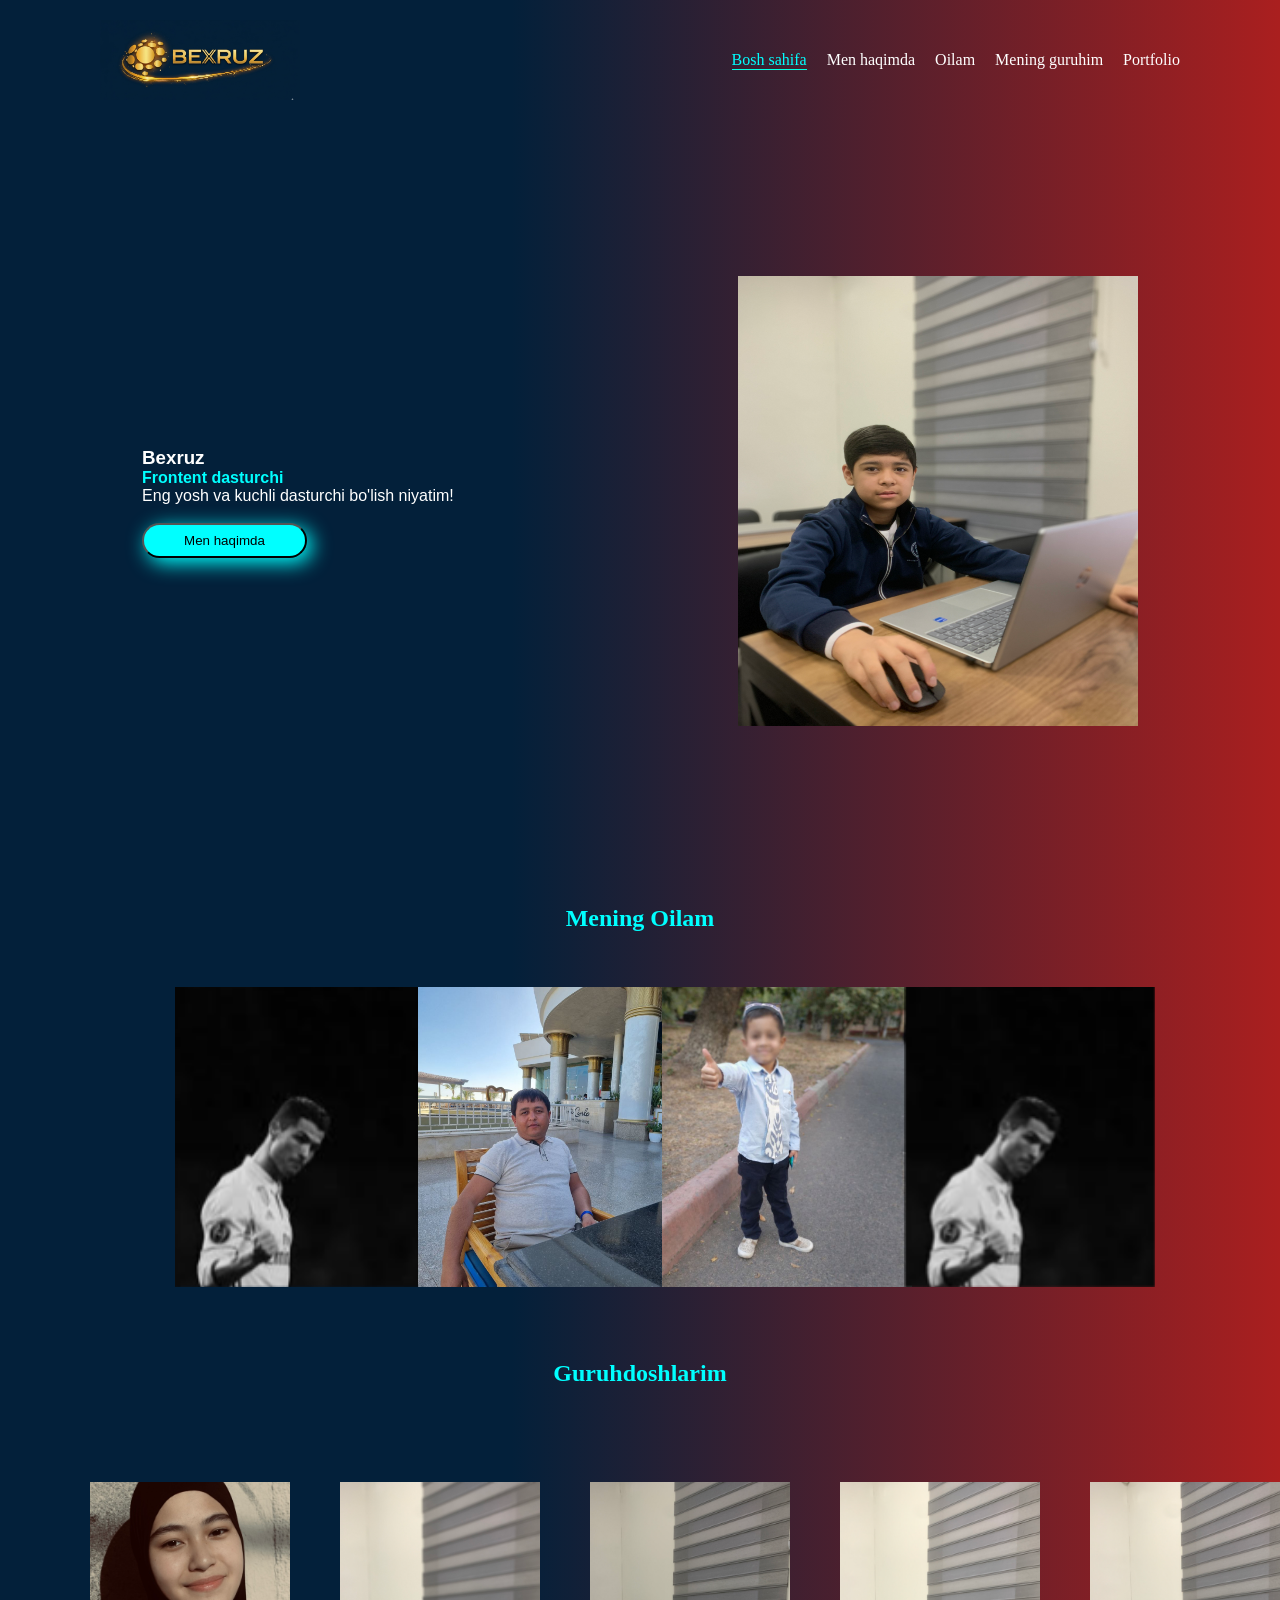
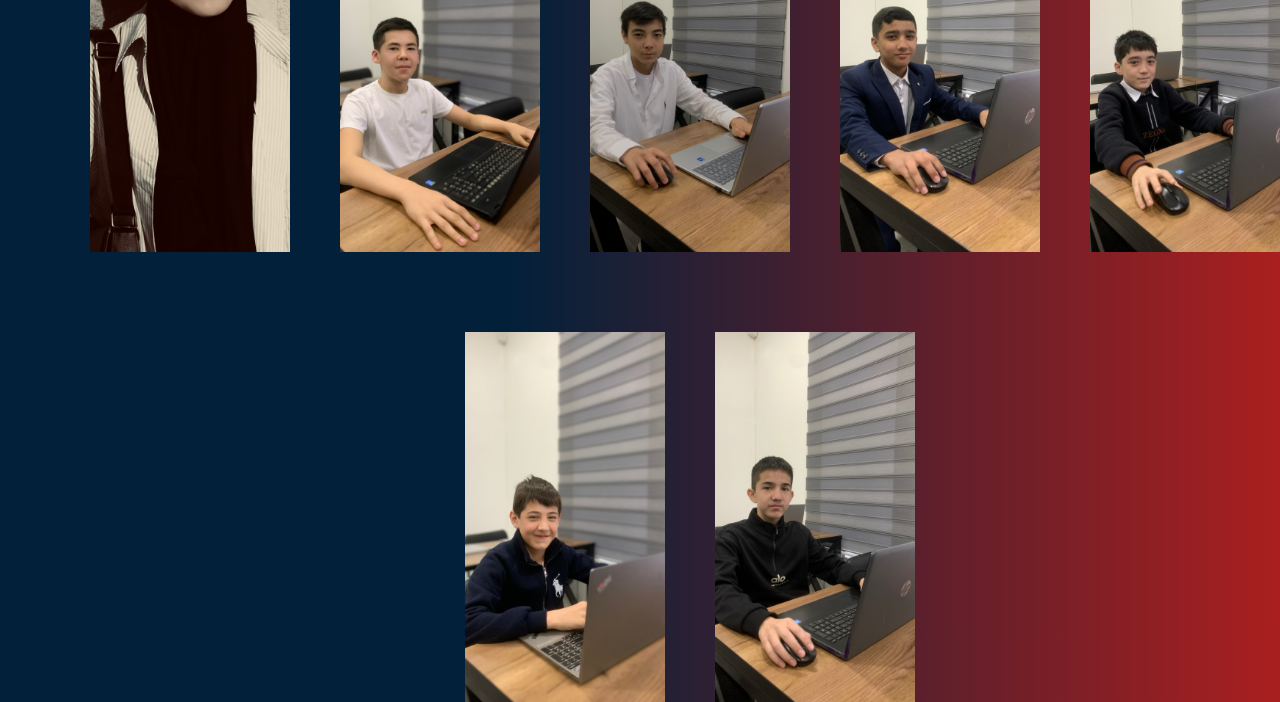
==== index.html @ fd312202 "first commit" ====
<!DOCTYPE html>
<html lang="en">

<head>
    <meta charset="UTF-8">
    <meta name="viewport" content="width=device-width, initial-scale=1.0">
    <title> Bexruz | Contact</title>
    <link rel="stylesheet" href="stely.css">
    <link rel="stylesheet" href="https://unpkg.com/aos@2.3.1/dist/aos.css" />

    
</head>

<body>  
    <header class="header">
        <img class="img" src="./Gemini_Generated_Image_hrvbgthrvbgthrvb (3).png" alt="">
        <nav>
            <ul class="header-list">
                <a class="bitaa" href="#">Bosh sahifa</a>
                <a class="bita" href="#about">Men haqimda</a>
                <a class="bita" href="#family">Oilam</a>
                <a class="bita" href="#guruh">Mening guruhim</a>
                <a class="bita" href="#loyihalarim">Portfolio</a>
            </ul>
        </nav>
    </header>

    <main>
        <section class="hero" id="about">
            <div class="kotta">
                <section>
                    <h1>Bexruz</h1>
                    <h4 class="AQUA">Frontent dasturchi</h4>
                    <p>Eng yosh va kuchli dasturchi bo'lish niyatim!</p>

                    <br>
                    <button class="btn">Men haqimda</button>
                </section>
            
                <section>
                    <img class="ppt" src="./IMG_8260.JPG" alt="">
                </section>
            </div>
        </section>

        <section class="oilam" id="family">
            <h2 class="yop-lop">Mening Oilam</h2>

            <div class="oilam-cards">
                <!-- oyim -->
                <div class="card">
                    <div class="inner">
                        <div class="front">
                            <img class="ppp" src="/Снимок экрана 2026-03-14 201604.png" alt="">
                        </div>
                        
                        <div class="back">
                            <h1 class="poy-yop-rop">Bu mening Oyijonim</h1>
                            <h4 class="section">Oyijonim ning ismlari O'g'iloy yoshilari 35 da</h4>
                        </div>
                    </div>
                </div>

                <!--adam  -->
                <div class="card">
                    <div class="inner">
                        <div class="front">
                            <img class="ppp" src="/photo_2026-03-05_19-15-49.jpg" alt="">
                        </div>
                        
                        <div class="back">
                            <h1 class="poy-yop-rop">Bu mening Adam</h1>
                            <h3 class="section">Adam ning ismlari Zoxid yoshilari 40 da</h3>
                        </div>
                    </div>
                </div>

                <!-- ukam -->
                <div class="card">
                    <div class="inner">
                        <div class="front">
                            <img class="ppp" src="./photo_2026-03-10_11-20-39.jpg" alt="">
                        </div>
                        
                        <div class="back">
                            <h1 class="poy-yop-rop">Bu mening Ukam </h1>
                            <h3 class="section"  data-aos="fade-up"> Ukamni ismi Ibrohim yoshi 6 da</h3>
                        </div>
                    </div>
                </div>

                <!-- ukam -->
                <div class="card">
                    <div class="inner">
                        <div class="front">
                            <img class="ppp" src="/Снимок экрана 2026-03-14 201604.png" alt="">
                        </div>
                        
                        <div class="back">
                            <h1 class="poy-yop-rop">Bu mening Ukam </h1>
                            <h3 class="section"  data-aos="fade-up"> Ukamni ismi Saidkomil yoshi 10 da</h3>
                        </div>
                    </div>
                </div>
            </div>
        </section>

        <section class="potp" id="guruh">
            <h2 class="boy-yob">Guruhdoshlarim</h2>
            <section class="guruh">
                <div class="coverflow">
                    <div class="card left">
                        <img class="bot-tob" src="/IMG_6612.PNG" alt="">
                    </div>
        
                    <div class="card left2">
                        <img class="bot-tob" src="/IMG_8269.JPG" alt="">
                    
                    </div>
        
                    <div class="card center">
                        <img class="bot-tob"  src="/IMG_8261.JPG" alt="">
                    
                    </div>
                
                    <div class="card reght2">
                        <img class="bot-tob"  src="/IMG_8263.JPG" alt="">
            
                    </div>
        
                    <div class="card reght">
                        <img class="bot-tob" src="/IMG_8266.JPG" alt="">
                    
                    </div>
                </div>

                <div class="coverflow">
                    <div class="card reght">
                        <img class="bot-tob" src="./IMG_8268.JPG" alt="">
                    </div>

                     <div class="coverflow">
                    <div class="card reght">
                        <img class="bot-tob" src="./IMG_8264.JPG" alt="">
                    </div>
                </div>
            </section>
        </section>

        <section class="loyihalarim" id="loyihalarim">
            
        </section>
    </main>

<script src="https://unpkg.com/aos@2.3.1/dist/aos.js"></script>

<script>
    AOS.init();
</script>
</body>
</html>
---- stely.css ----
* {
    padding: 0;
    margin: 0;
    box-sizing: border-box;
}

html{
    scroll-behavior: smooth;
}

.header{
    position: sticky;
    top: 0;
    background: linear-gradient(90deg, rgb(3, 32, 58) 40%, rgb(170, 31, 31));   
    z-index: 1000;
}

.header-list {
    display: flex;
    justify-content: end;
    gap: 20px;
}

.kotta {
    height: 85vh;
    display: flex;
    justify-content: space-around;
    align-items: center;
}

h1 {
    font-family: 'Lucida Sans', 'Lucida Sans Regular', 'Lucida Grande', 'Lucida Sans Unicode', Geneva, Verdana, sans-serif;
    color: white;
}


h4 {
    font-family: 'Lucida Sans', 'Lucida Sans Regular', 'Lucida Grande', 'Lucida Sans Unicode', Geneva, Verdana, sans-serif;
    color: white;
}

p {
    font-family: 'Lucida Sans', 'Lucida Sans Regular', 'Lucida Grande', 'Lucida Sans Unicode', Geneva, Verdana, sans-serif;
    color: white;
}

body {
    background: linear-gradient(90deg, rgb(3, 32, 58) 40%, rgb(170, 31, 31));
}

.bita {
    text-decoration: none;
    color: rgb(255, 255, 255);

}

.bitaa {
    text-decoration: none;
    color: aqua;
    border-bottom: 1px solid rgb(0, 255, 225);
}

.AQUA {
    color: aqua;
}

.btn {
    border-radius: 50px;
    padding: 8px 40px;
    background-color: aqua;
    box-shadow: 5px 5px 20px aqua;
}

.img {
    width: 200px;
    height: 80px;
    object-fit: cover;
}

.section {
    color: #ffffff;
}
.ppp {
    object-fit: cover;
    width: 250px;
    height: 300px;
}

.popt-yop {
    color: #f52626f4;
    border-bottom: 1px solid rgb(255, 255, 255);
}

.poy-yop-rop {
    color: aqua;
    margin-bottom: 20px;
}

.header {
    display: flex;
    align-items: center;
    justify-content: space-between;
    padding: 20px 100px;

}

.yop-lop {
    color: aqua;
    text-align: center;
    margin-bottom: 80px;
}

.olp {
    width: 70px;
    height: 60px;
}

.oilam {
    padding: 20px 200px;
}

.oilam-cards {
    display: flex;
    justify-content: space-between;
}

.card {
    width: 400px;
    height: 400px;
    perspective: 1000px;
}

.inner {
    width: 100%;
    height: 100%;
    position: relative;
    transform-style: preserve-3d;
    transition: 0.6s;
}

.card:hover .inner {
    transform: rotateY(180deg);
}

.front,
.back {
    position: absolute;
    width: 200px;
    height: 250px;
    display: flex;
    justify-content: center;
    align-items: center;
    flex-direction: column;
    border-radius: 10px;
    color: white;
    backface-visibility: hidden;
}

.back {
    background-color: rgb(28, 76, 206);
    transform: rotateY(180deg);
    padding: 0px 5px;
}

.ppt {
    width: 400px;
    height: 450px;
}

.potp {
    justify-content: center;
    align-items: center;
    flex-direction: column;
    display: flex;
    margin: 10%;
}

.coverflow {
    display: flex;
    justify-content: center;
    align-items: center;
    border-radius: 15px;
    transition: 0.6s;

}

.card:hover {
    transform: scale(1.2);
    z-index: 10;
}

.cardflow:hover.card {
    transform: rotateY(40deg);
}

.cardflow .card:hover {
    transform: scale(1.2) rotateY(0);
}

.card {
    transition: 0.6s;
    border-radius: 10px;
}

.boy-yob {
    color: aqua;
    margin-bottom: 70px;
}

.bot-tob {
    margin: 25px;
    width: 200px;
    height: 370px;
    object-fit: cover;
    display: flex;
    align-items: center;
}

.guruh {
    display: flex;
    justify-content: center;
    align-items: center;
    flex-direction: column;
    gap: 250px;
}

.coverflow {
    display: flex;
    justify-content: space-between;
    gap: 100px;
    perspective: 1000px;
}

.card {
    width: 150px;
    height: 200px;
    border-radius: 10px;
    transition: 0.4s;
}

.card:hover {
    transform: scale(1.2);
    z-index: 10;
}

.coverflow:hover .card {
    transform: rotateY(40deg);

}

.coverflow .card:hover {
    transform: scale(1.2) rotateY(0);
}
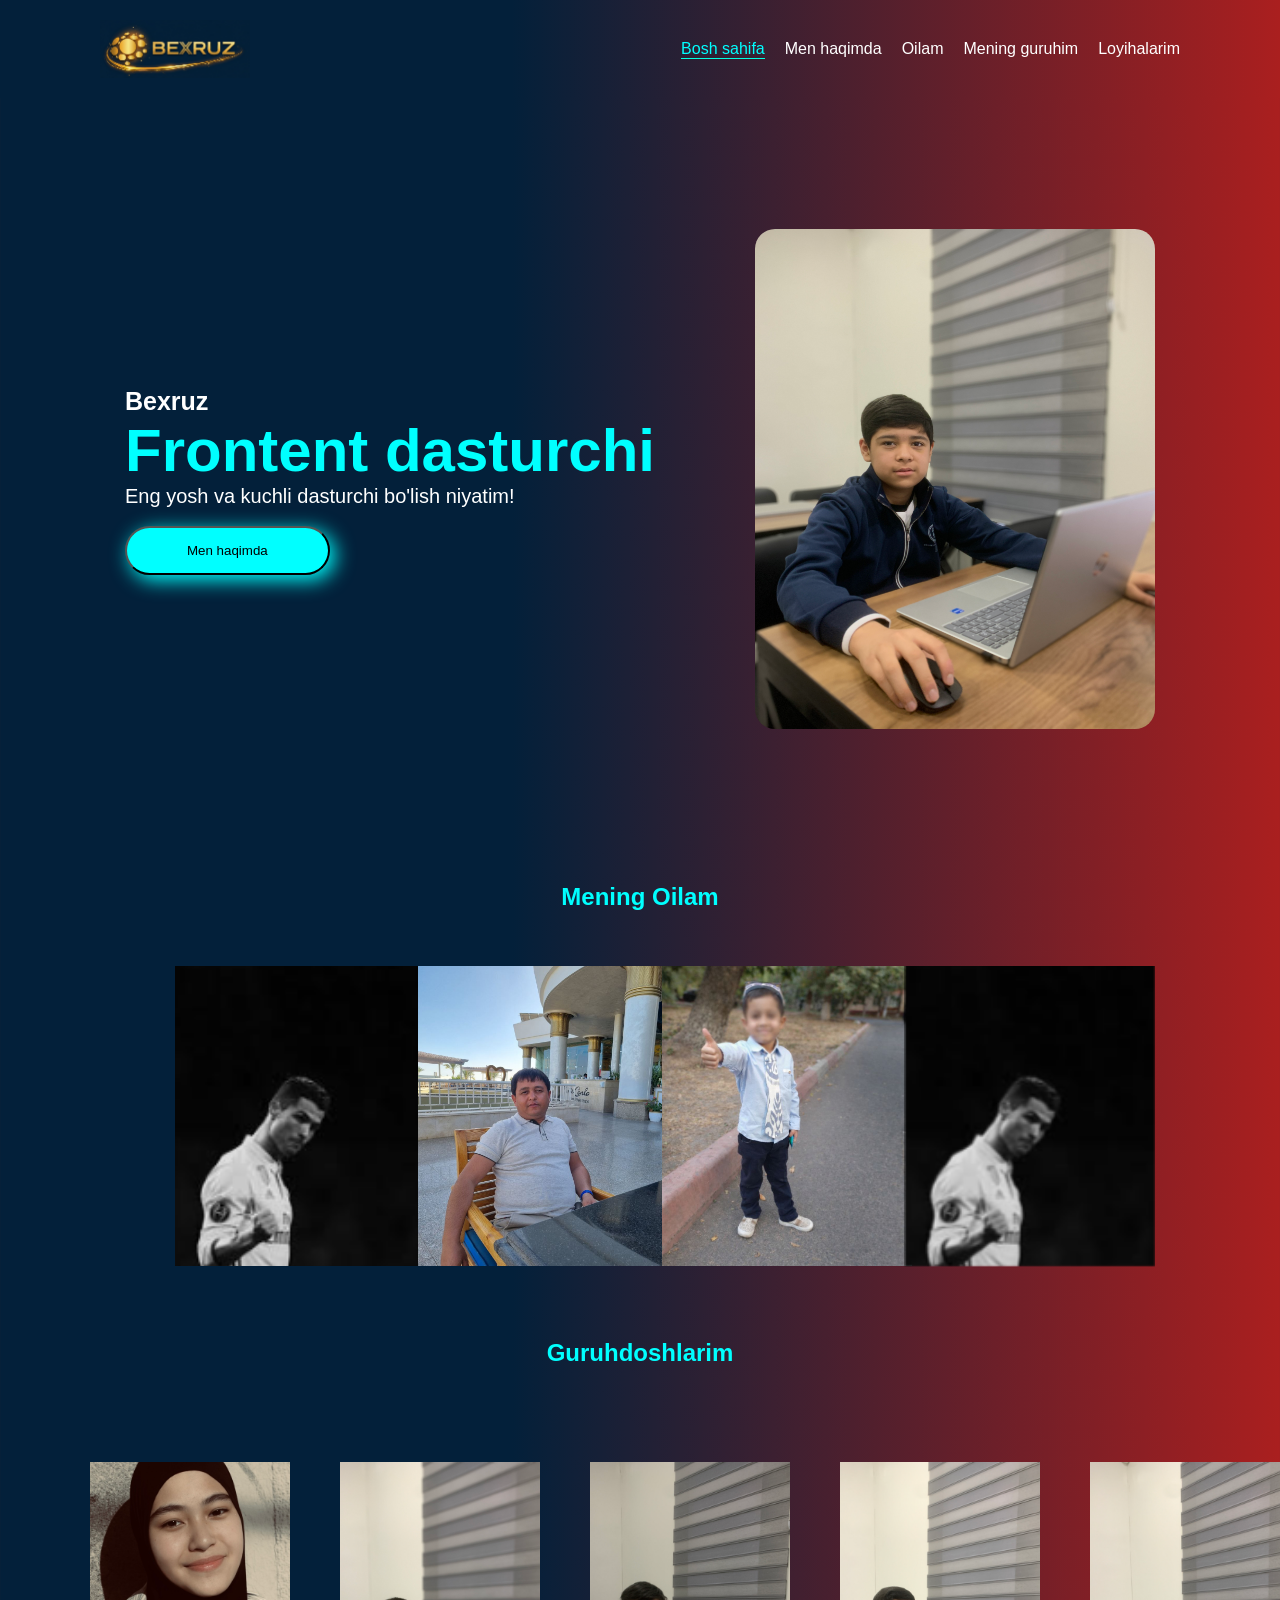
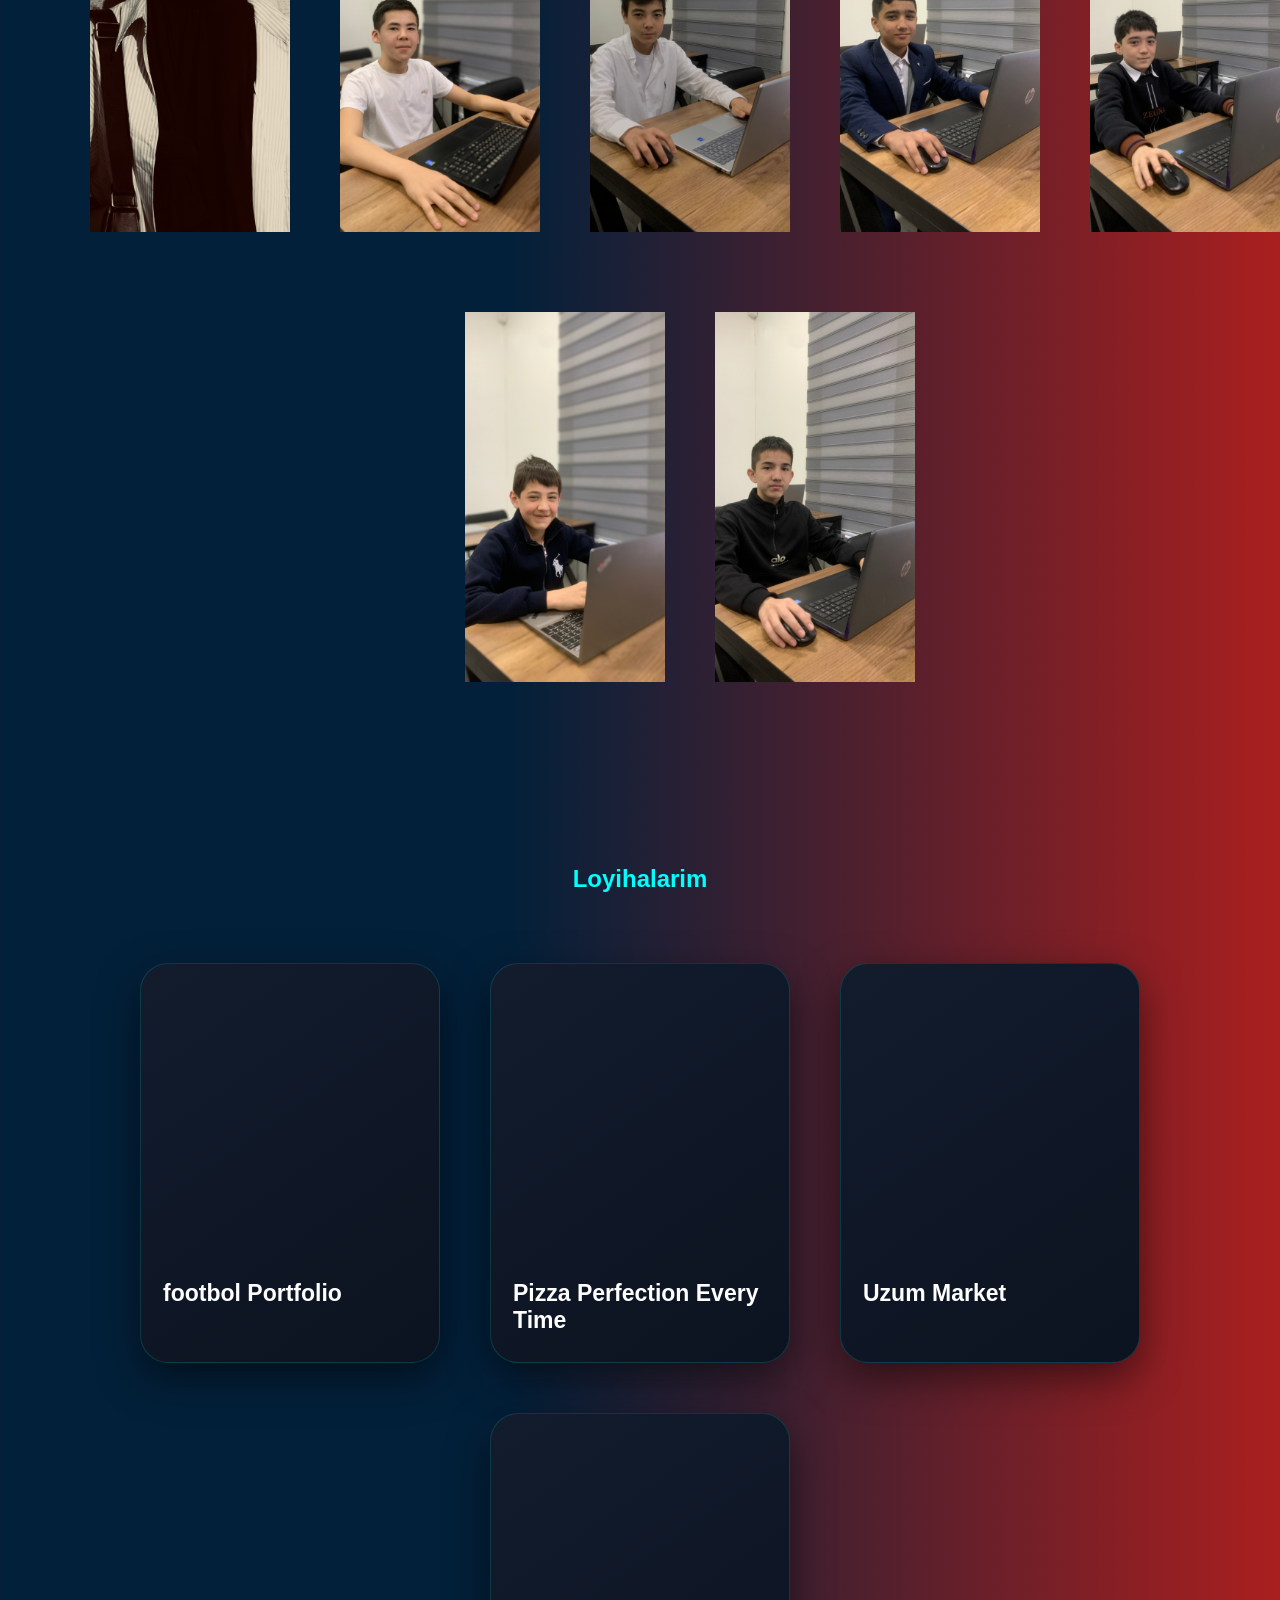
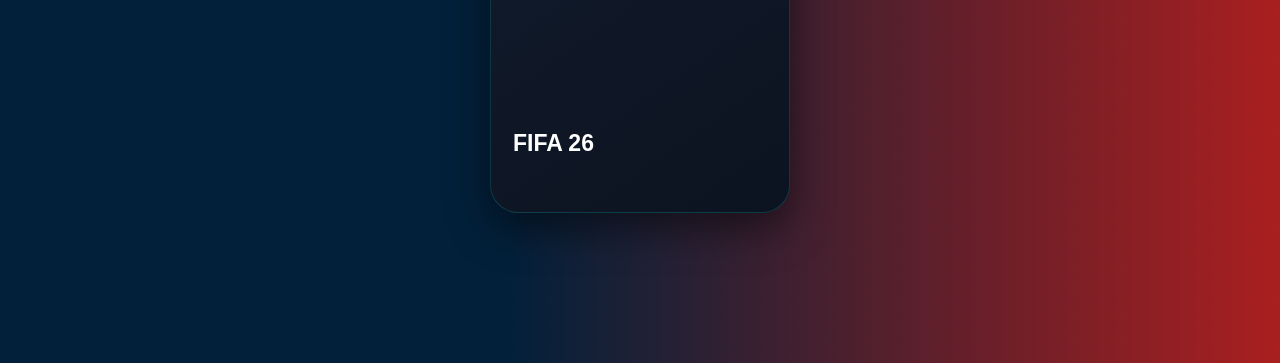
==== commit e52cac08: "update" ====
--- a/index.html
+++ b/index.html
@@ -8,19 +8,19 @@
     <link rel="stylesheet" href="stely.css">
     <link rel="stylesheet" href="https://unpkg.com/aos@2.3.1/dist/aos.css" />
 
-    
+
 </head>
 
 <body>  
     <header class="header">
-        <img class="img" src="./Gemini_Generated_Image_hrvbgthrvbgthrvb (3).png" alt="">
+        <img class="img" src="/Снимок экрана 2026-04-04 103055.png" alt="">
         <nav>
             <ul class="header-list">
-                <a class="bitaa" href="#">Bosh sahifa</a>
+                <a class="bitaa" href="#">Bosh sahifa</a>       
                 <a class="bita" href="#about">Men haqimda</a>
                 <a class="bita" href="#family">Oilam</a>
                 <a class="bita" href="#guruh">Mening guruhim</a>
-                <a class="bita" href="#loyihalarim">Portfolio</a>
+                <a class="bita" href="#loyihalarim">Loyihalarim</a>
             </ul>
         </nav>
     </header>
@@ -28,18 +28,18 @@
     <main>
         <section class="hero" id="about">
             <div class="kotta">
-                <section>
+                <div>
                     <h1>Bexruz</h1>
-                    <h4 class="AQUA">Frontent dasturchi</h4>
+                    <h2 class="AQUA">Frontent dasturchi</h2>
                     <p>Eng yosh va kuchli dasturchi bo'lish niyatim!</p>
 
                     <br>
                     <button class="btn">Men haqimda</button>
-                </section>
+                </div>
             
-                <section>
+                <div>
                     <img class="ppt" src="./IMG_8260.JPG" alt="">
-                </section>
+                </div>
             </div>
         </section>
 
@@ -144,15 +144,62 @@
                         <img class="bot-tob" src="./IMG_8264.JPG" alt="">
                     </div>
                 </div>
+
             </section>
         </section>
 
-        <section class="loyihalarim" id="loyihalarim">
-            
+        <section class="projects" id="loyihalarim">
+            <h2 class="boy-yob">Loyihalarim</h2>
+
+            <div class="domino">
+    
+                <div class="cardes">
+                    <img class="hhh" src="https://cdn.dribbble.com/userupload/46909321/file/e3124612417e6d67b4c6e50121635877.jpg?resize=752x&vertical=center" alt="">
+                    <br>
+                    <br>
+                    <h2 class="bot-tob-obt"> footbol Portfolio</h2>
+                    <p>
+                        <a href="https://cdn.dribbble.com/userupload/46909321/file/e3124612417e6d67b4c6e50121635877.jpg?resize=752x&vertical=center" class="hhh-btn"></a>
+                    </p>
+                </div>
+    
+                <div class="cardes">
+                    <img class="hhh" src="/Снимок экрана 2026-04-04 120520.png" alt="">
+                    <br>
+                    <br>
+                    <h2 class="bot-tob-obt">Pizza Perfection Every Time</h2>
+                    <p>
+                        <a href="/Снимок экрана 2026-04-04 120520.png" class="hhh-btn"></a>
+    
+                    </p>
+                </div>
+    
+                <div class="cardes">
+                    <img class="hhh" src="https://encrypted-tbn0.gstatic.com/images?q=tbn:ANd9GcS57pL3FITMSyp1Z12lesNS4R2MJkAoHEgVDg&s" alt="">
+                    <br>
+                    <br>
+                    <h2 class="bot-tob-obt">Uzum Market</h2>
+                    <p>
+                        <a href="" class="hhh-btn"></a>
+    
+                    </p>
+                </div>
+    
+                <div class="cardes">
+                    <img class="hhh" src="/Снимок экрана 2026-04-04 121322.png" alt="">
+                    <br>
+                    <br>
+                    <h2 class="bot-tob-obt">FIFA 26</h2>
+                    <p>
+                        <a href="" class="hhh-btn"></a>
+                    </p>
+                </div>
+            </div>
         </section>
     </main>
 
-<script src="https://unpkg.com/aos@2.3.1/dist/aos.js"></script>
+
+    <script src="https://unpkg.com/aos@2.3.1/dist/aos.js"></script>
 
 <script>
     AOS.init();
--- a/stely.css
+++ b/stely.css
@@ -2,6 +2,7 @@
     padding: 0;
     margin: 0;
     box-sizing: border-box;
+    font-family: 'Gill Sans', 'Gill Sans MT', Calibri, 'Trebuchet MS', sans-serif;
 }
 
 html{
@@ -60,20 +61,28 @@
     border-bottom: 1px solid rgb(0, 255, 225);
 }
 
+.kotta h1{
+    font-size: 25px;
+}
+
+.kotta p{
+    font-size: 20px;
+}
+
 .AQUA {
+    font-size: 60px;
     color: aqua;
 }
 
 .btn {
     border-radius: 50px;
-    padding: 8px 40px;
+    padding: 15px 60px;
     background-color: aqua;
     box-shadow: 5px 5px 20px aqua;
 }
 
 .img {
-    width: 200px;
-    height: 80px;
+    width: 150px;
     object-fit: cover;
 }
 
@@ -164,7 +173,8 @@
 
 .ppt {
     width: 400px;
-    height: 450px;
+    height: 500px;
+    border-radius: 20px;
 }
 
 .potp {
@@ -173,6 +183,7 @@
     flex-direction: column;
     display: flex;
     margin: 10%;
+    padding-bottom: 100px;
 }
 
 .coverflow {
@@ -251,3 +262,144 @@
 .coverflow .card:hover {
     transform: scale(1.2) rotateY(0);
 }
+.projects {
+    padding: 150px 8%;
+}
+
+.texte {
+    max-width: 850px;
+    text-align: center;
+    margin: 0 auto 55px;
+}
+
+.texte h1 {
+    font-size: 44px;
+    color: aqua;
+    margin-bottom: 16px;
+    display: flex;
+    justify-content: center;
+    align-items: center;
+}
+
+.texte p {
+    font-size: 18px;
+    line-height: 1.8;
+    color: #9aa9b8;
+}
+
+.kotta {
+    display: flex;
+    justify-content: center;
+    gap: 100px;
+}
+.projects{
+    display: flex;
+    flex-direction: column;
+    align-items: center;
+    justify-content: center;
+}
+
+.domino {
+    width: 100%;
+    max-width: 1250px;
+    display: flex;
+    justify-content: center;
+    flex-wrap: wrap;
+    gap: 50px;
+}
+
+.cardes {
+    width: 300px;
+    height: 400px;
+    background: linear-gradient(145deg, #121c2d, #0c1320);
+    border: 1px solid rgba(0, 255, 255, 0.15);
+    border-radius: 28px;
+    overflow: hidden;
+    position: relative;
+    box-shadow: 0 15px 40px rgba(0, 0, 0, 0.5);
+    transition: all 0.7s cubic-bezier(0.23, 1, 0.32, 1);
+    padding-bottom: 0;
+}
+
+.cardes:hover {
+    transform: translateY(-25px) scale(1.05);
+    border-color: aqua;
+    box-shadow: 0 35px 70px rgba(0, 255, 255, 0.25);
+}
+
+.hhh {
+    width: 100%;
+    height: 260px;
+    object-fit: cover;
+    display: block;
+    transition: all 1.1s cubic-bezier(0.77, 0, 0.18, 1);
+    clip-path: polygon(0 100%, 100% 100%, 100% 100%, 0 100%);
+}
+
+.cardes:hover .hhh {
+    clip-path: polygon(0 0, 100% 0, 100% 100%, 0 100%);
+    transform: scale(1.18);
+}
+
+.cardes h2 {
+    font-size: 23px;
+    color: white;
+    margin: 20px 22px 10px;
+    transition: all 0.5s ease;
+}
+
+.cardes:hover h2 {
+    color: aqua;
+    text-shadow: 0 0 20px aqua;
+}
+
+.cardes p {
+    font-size: 15px;
+    line-height: 1.7;
+    color: #a8b5c0;
+    padding: 0 22px 22px;
+    transition: color 0.5s ease;
+}
+
+.cardes:hover p {
+    color: #d0e8ff;
+}
+
+.cardes::before {
+    content: '';
+    position: absolute;
+    top: -60%;
+    left: -100%;
+    width: 40%;
+    height: 250%;
+    background: linear-gradient(120deg, transparent, rgba(255, 255, 255, 0.35), transparent);
+    transform: skewX(-25deg);
+    opacity: 0;
+    transition: all 1.1s ease;
+    z-index: 2;
+}
+
+.cardes:hover::before {
+    left: 160%;
+    opacity: 1;
+}
+.cardes::after {
+    content: '';
+    position: absolute;
+    bottom: 0;
+    left: 0;
+    width: 100%;
+    height: 4px;
+    background: linear-gradient(to right, transparent, aqua, transparent);
+    transform: scaleX(0);
+    transition: transform 0.7s ease;
+}
+
+.cardes:hover::after {
+    transform: scaleX(1);
+}
+.bot-tob-obt{
+    justify-self: center;
+    align-items: center;
+    display: flex;
+}
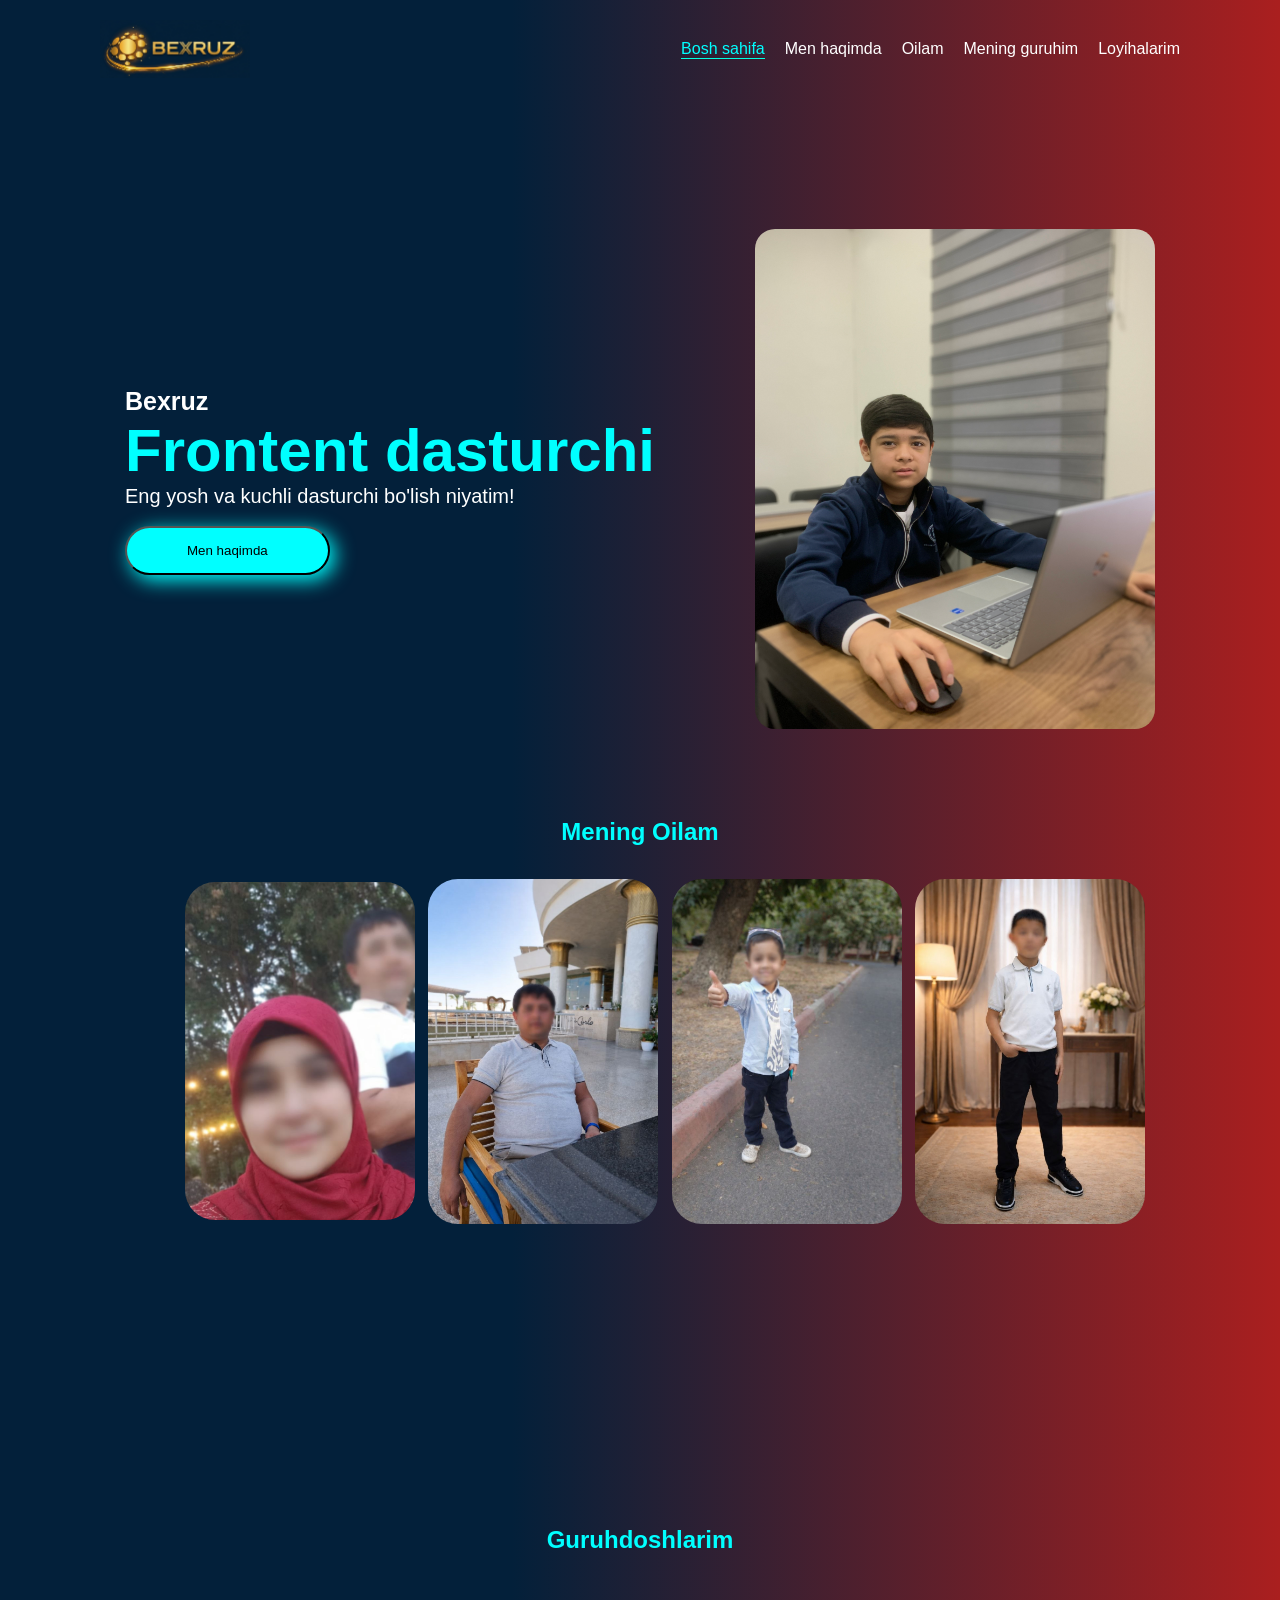
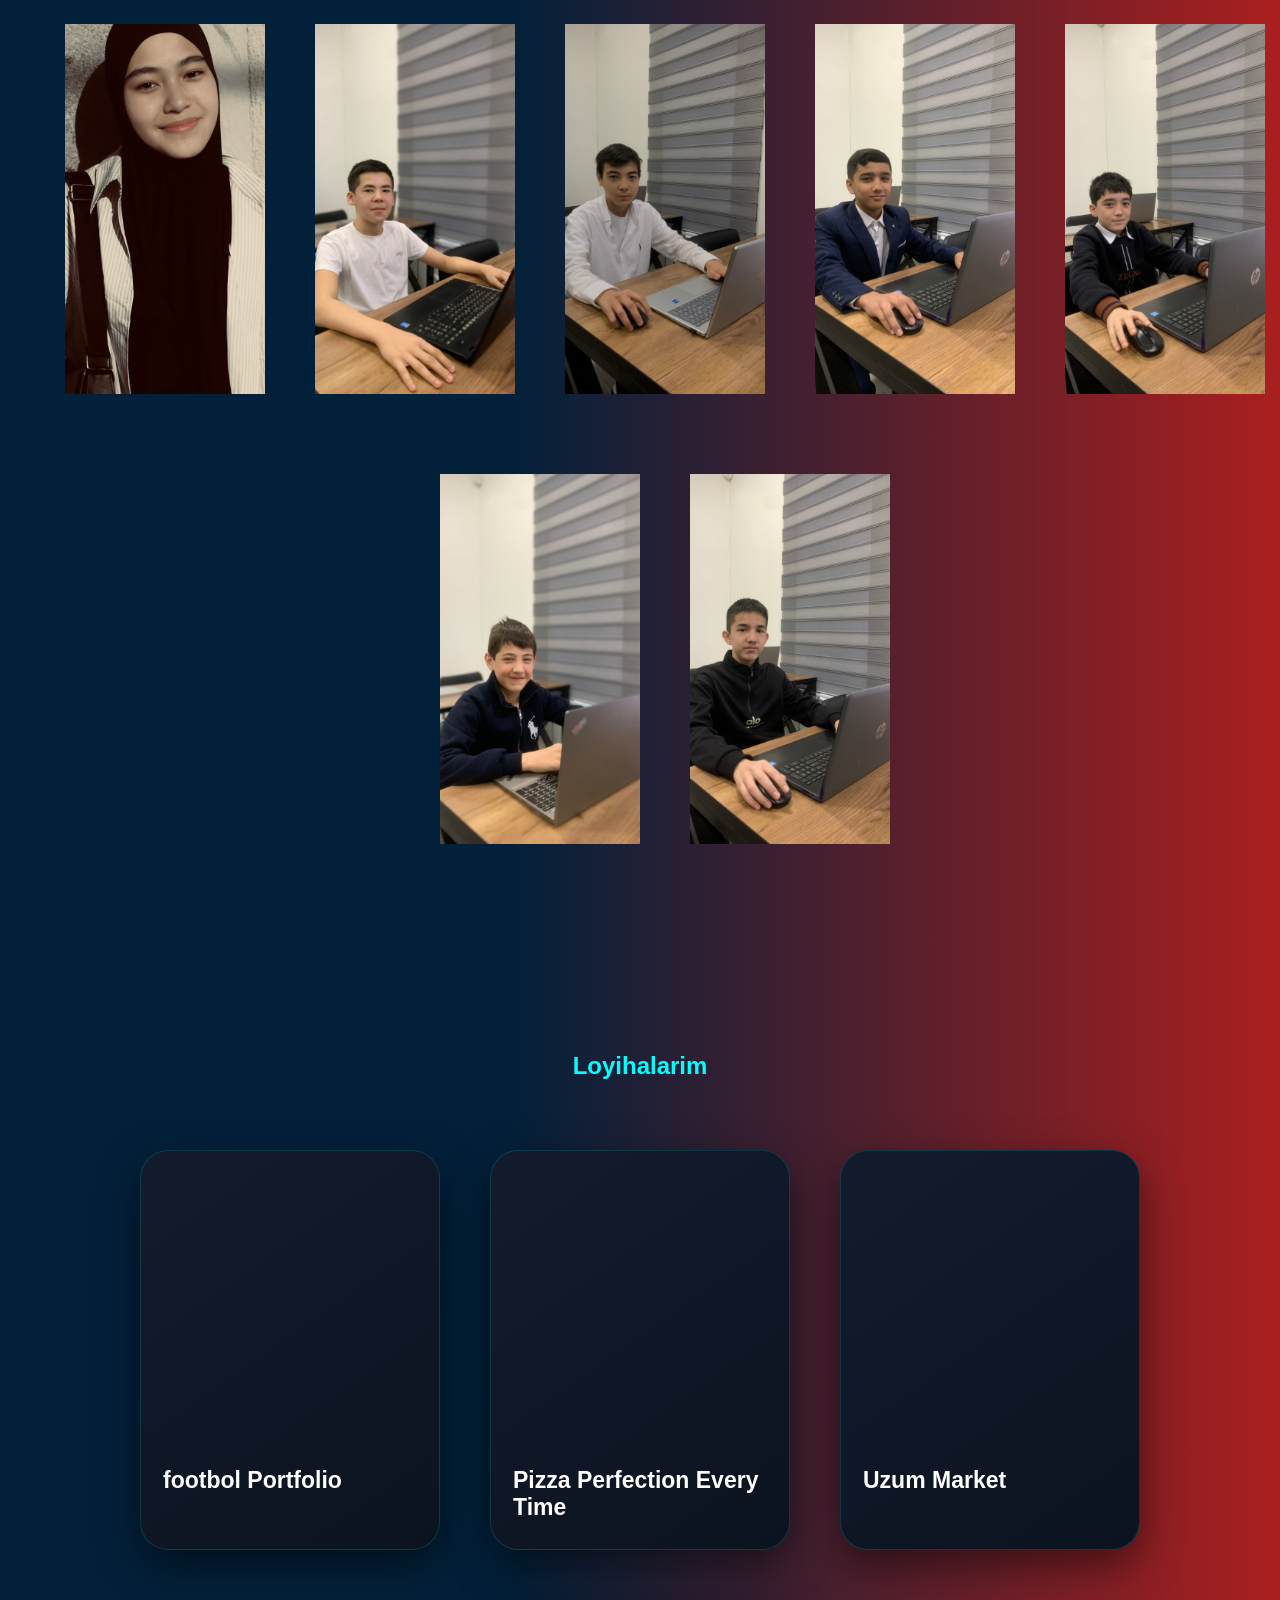
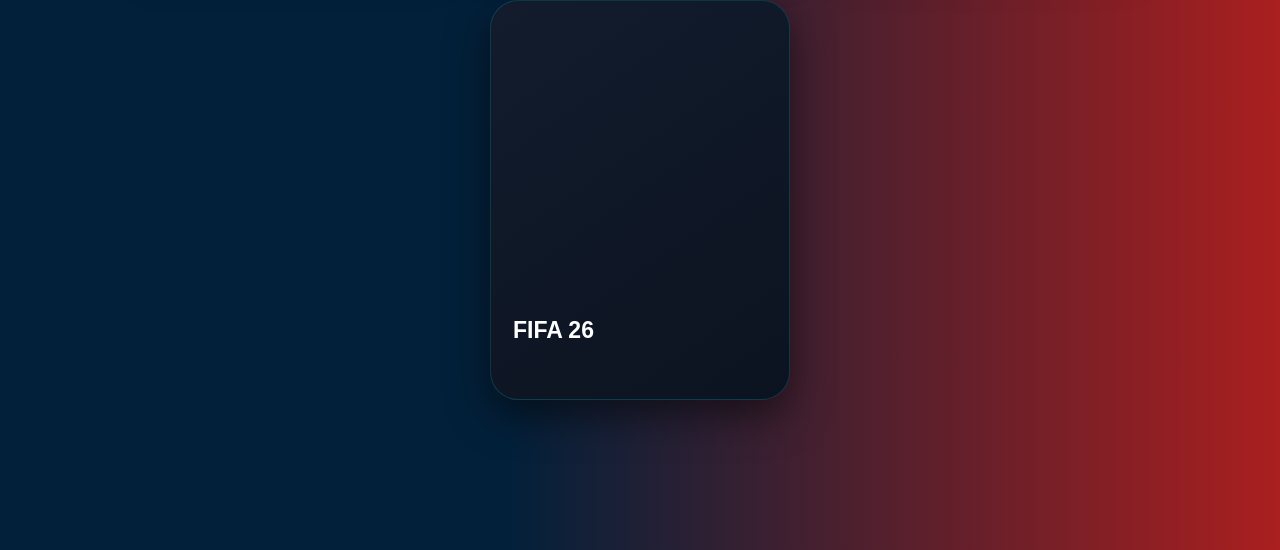
==== commit a147a01a: "update family" ====
--- a/index.html
+++ b/index.html
@@ -51,7 +51,7 @@
                 <div class="card">
                     <div class="inner">
                         <div class="front">
-                            <img class="ppp" src="/Снимок экрана 2026-03-14 201604.png" alt="">
+                            <img class="ppp" src="./image.png" alt="">
                         </div>
                         
                         <div class="back">
@@ -65,7 +65,7 @@
                 <div class="card">
                     <div class="inner">
                         <div class="front">
-                            <img class="ppp" src="/photo_2026-03-05_19-15-49.jpg" alt="">
+                            <img class="ppp" src="/photo_2026-04-05_10-40-18.jpg" alt="">
                         </div>
                         
                         <div class="back">
@@ -93,7 +93,7 @@
                 <div class="card">
                     <div class="inner">
                         <div class="front">
-                            <img class="ppp" src="/Снимок экрана 2026-03-14 201604.png" alt="">
+                            <img class="ppp" src="/photo_2026-04-05_10-40-02.jpg" alt="">
                         </div>
                         
                         <div class="back">
--- a/stely.css
+++ b/stely.css
@@ -90,9 +90,10 @@
     color: #ffffff;
 }
 .ppp {
+    border-radius: 30px;
     object-fit: cover;
-    width: 250px;
-    height: 300px;
+    height: 350px !important;
+    width: 230px;
 }
 
 .popt-yop {
@@ -219,7 +220,6 @@
 }
 
 .bot-tob {
-    margin: 25px;
     width: 200px;
     height: 370px;
     object-fit: cover;
@@ -403,3 +403,15 @@
     align-items: center;
     display: flex;
 }
+.ppy{
+    border-radius: 30px;
+    object-fit: cover;
+    width: 300px;
+    height: 300px;
+}
+.hero{
+    height: 700px;
+}
+.oilam{
+    height: 600px;
+}
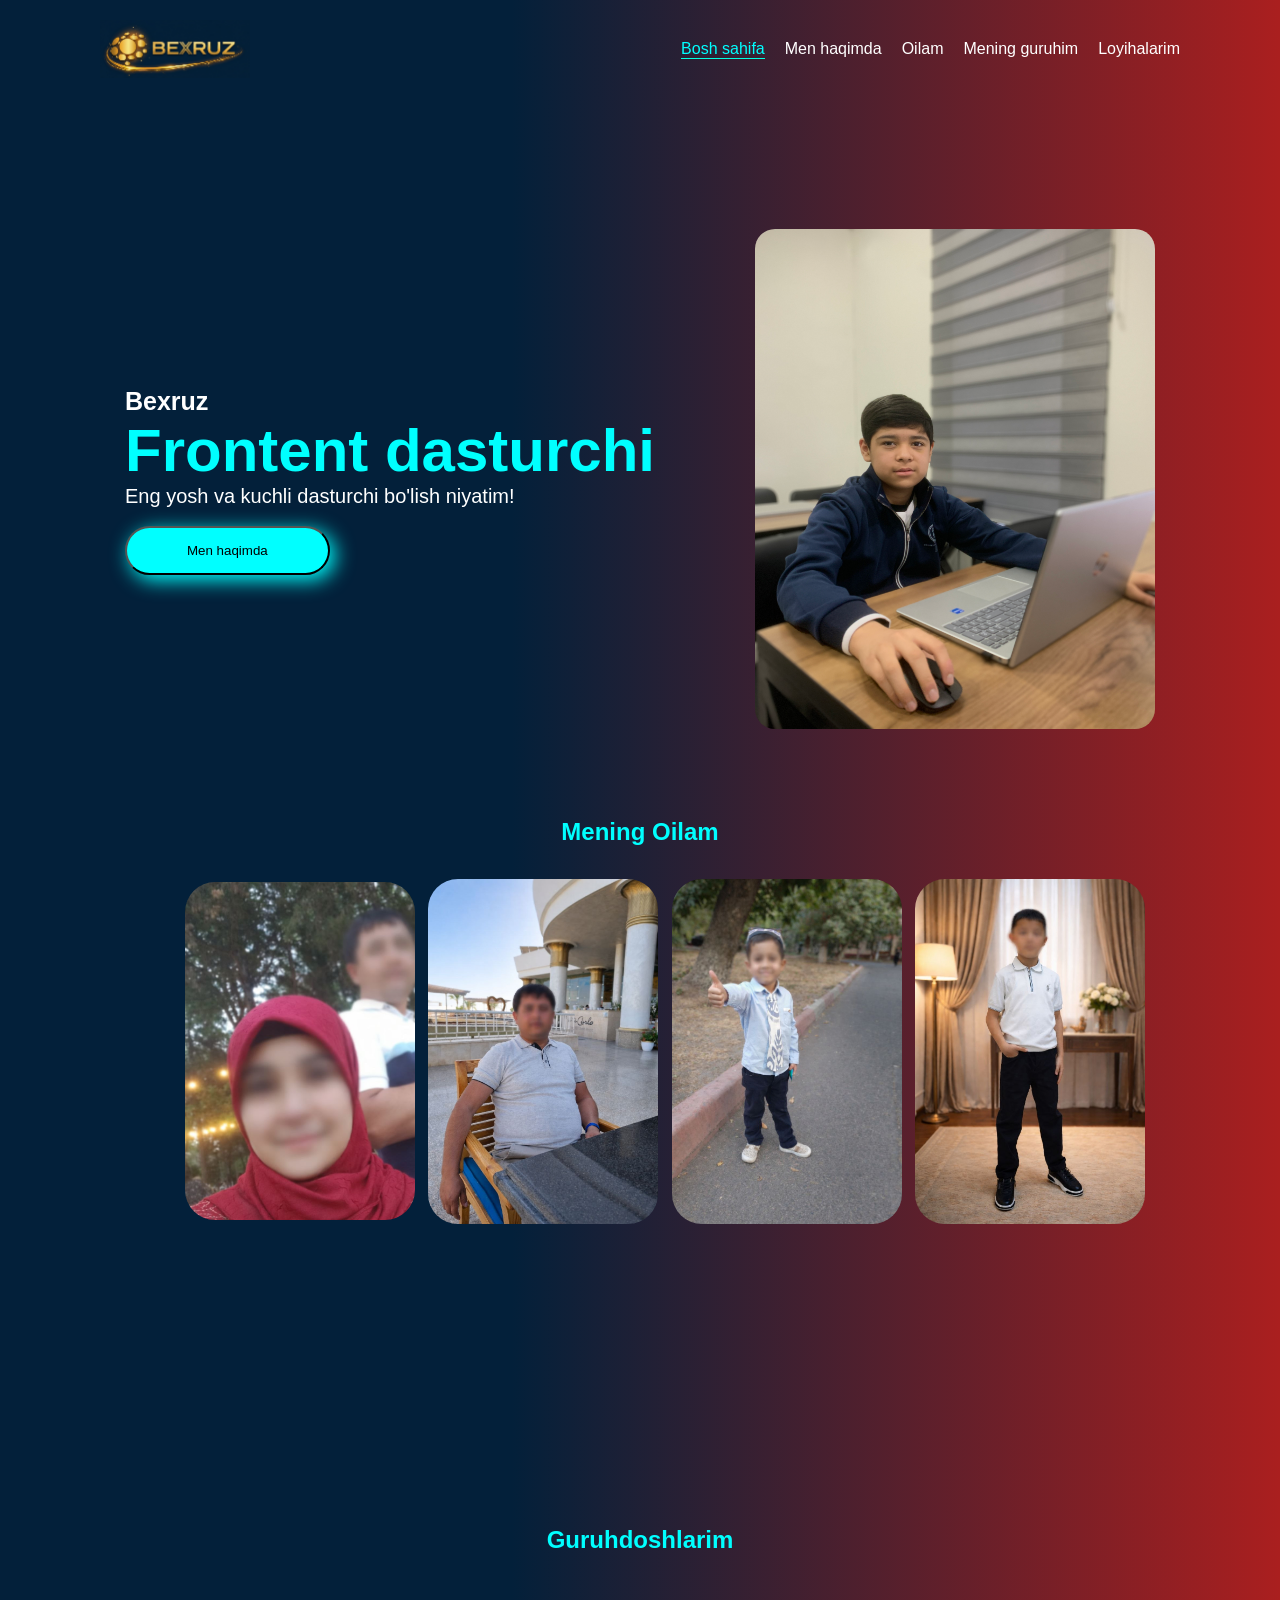
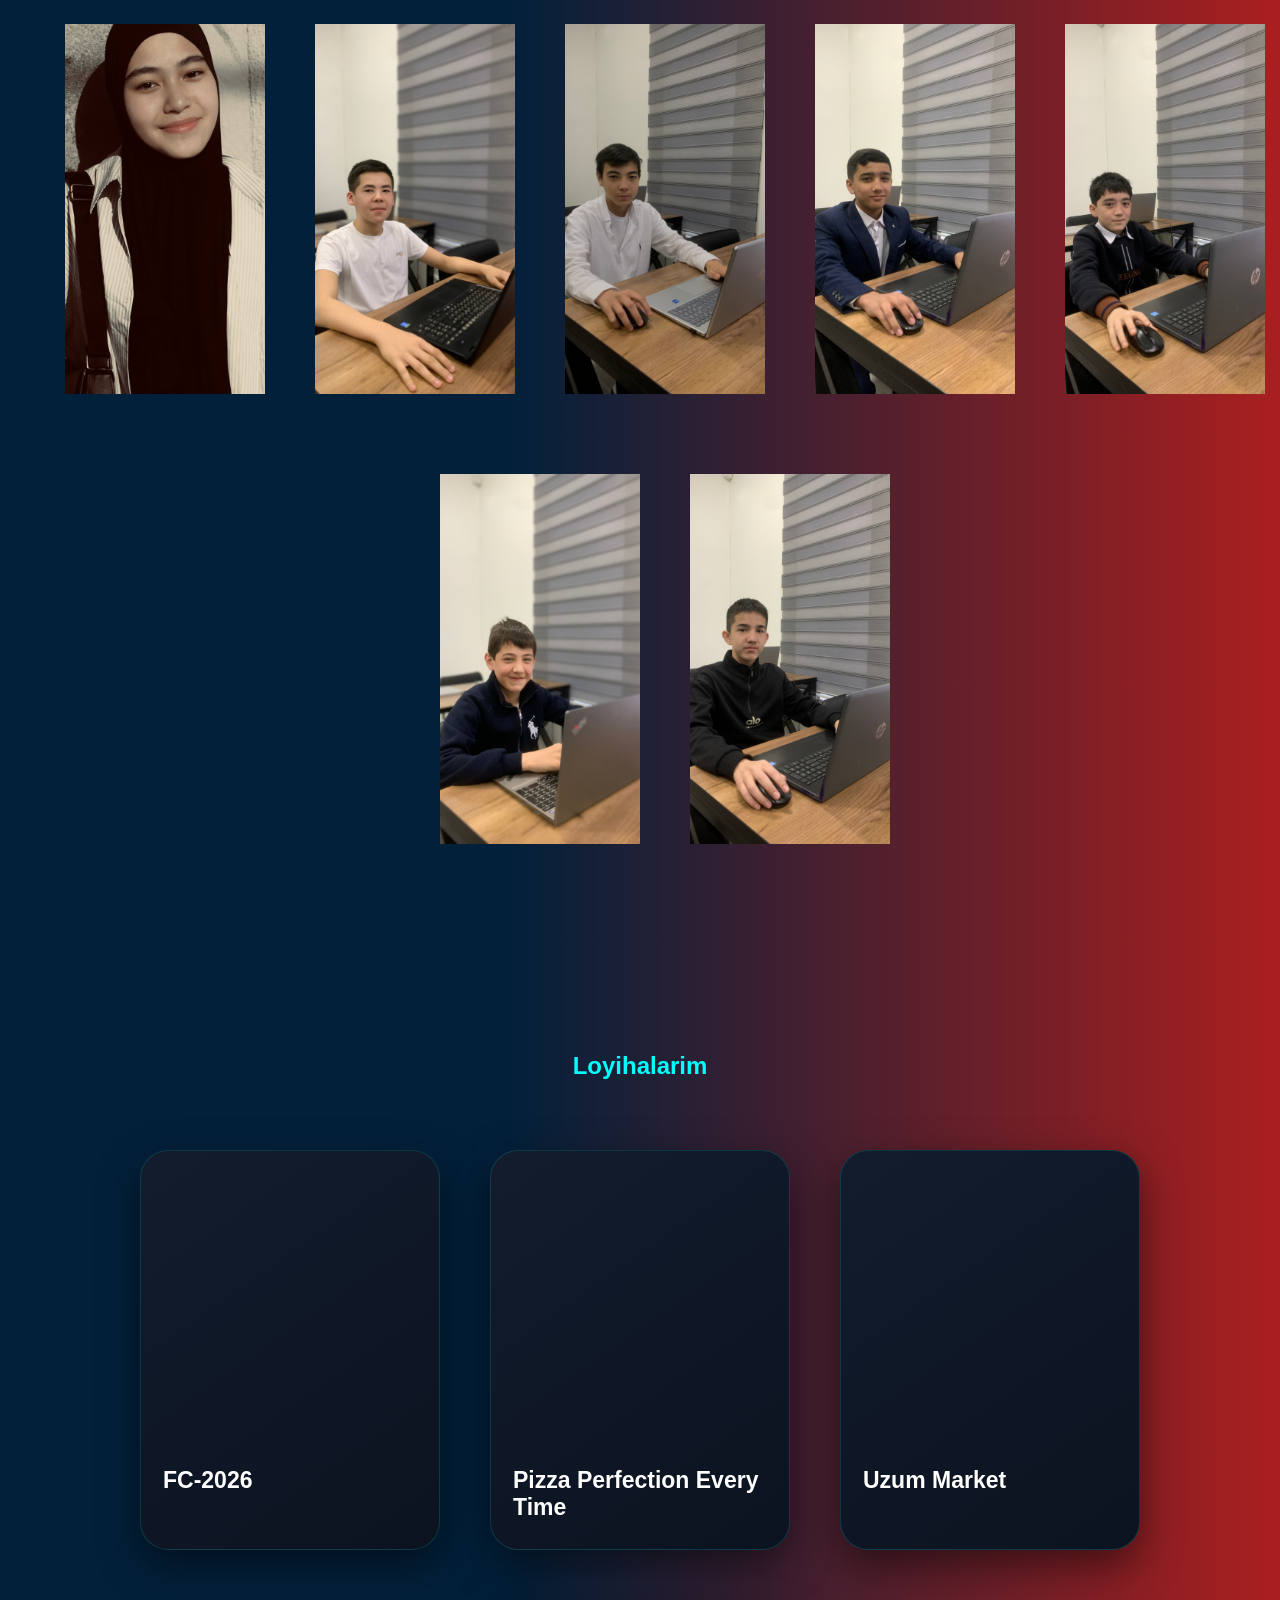
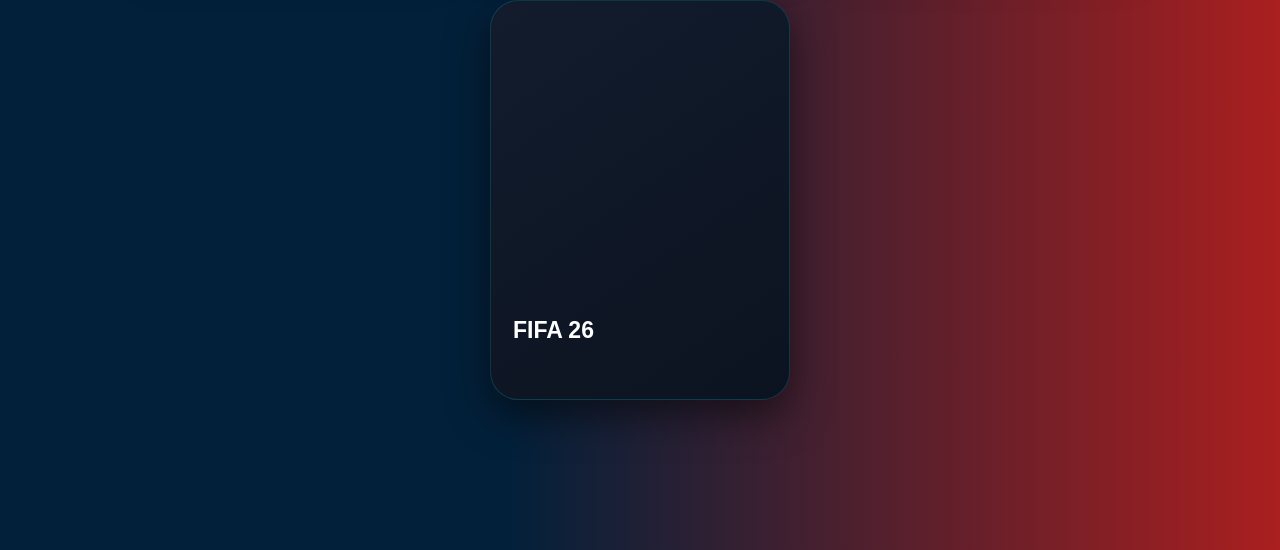
==== commit 491e714a: "update" ====
--- a/index.html
+++ b/index.html
@@ -153,15 +153,18 @@
 
             <div class="domino">
     
-                <div class="cardes">
-                    <img class="hhh" src="https://cdn.dribbble.com/userupload/46909321/file/e3124612417e6d67b4c6e50121635877.jpg?resize=752x&vertical=center" alt="">
-                    <br>
-                    <br>
-                    <h2 class="bot-tob-obt"> footbol Portfolio</h2>
-                    <p>
-                        <a href="https://cdn.dribbble.com/userupload/46909321/file/e3124612417e6d67b4c6e50121635877.jpg?resize=752x&vertical=center" class="hhh-btn"></a>
-                    </p>
-                </div>
+                 <a href="https://loyiha-fc26.netlify.app/" class="hhh-btn">
+
+                <div class="cardes">
+                    <img class="hhh" src="Снимок экрана 2026-04-04 121322.png " alt="">
+                    <br>
+                    <br>
+                    <h2 class="bot-tob-obt">FC-2026</h2>
+                    <p>
+    
+                    </p>
+                </div>
+            </a>
     
                 <div class="cardes">
                     <img class="hhh" src="/Снимок экрана 2026-04-04 120520.png" alt="">
--- a/stely.css
+++ b/stely.css
@@ -234,7 +234,9 @@
     flex-direction: column;
     gap: 250px;
 }
-
+.hhh-btn{
+    text-decoration: none;
+}
 .coverflow {
     display: flex;
     justify-content: space-between;
